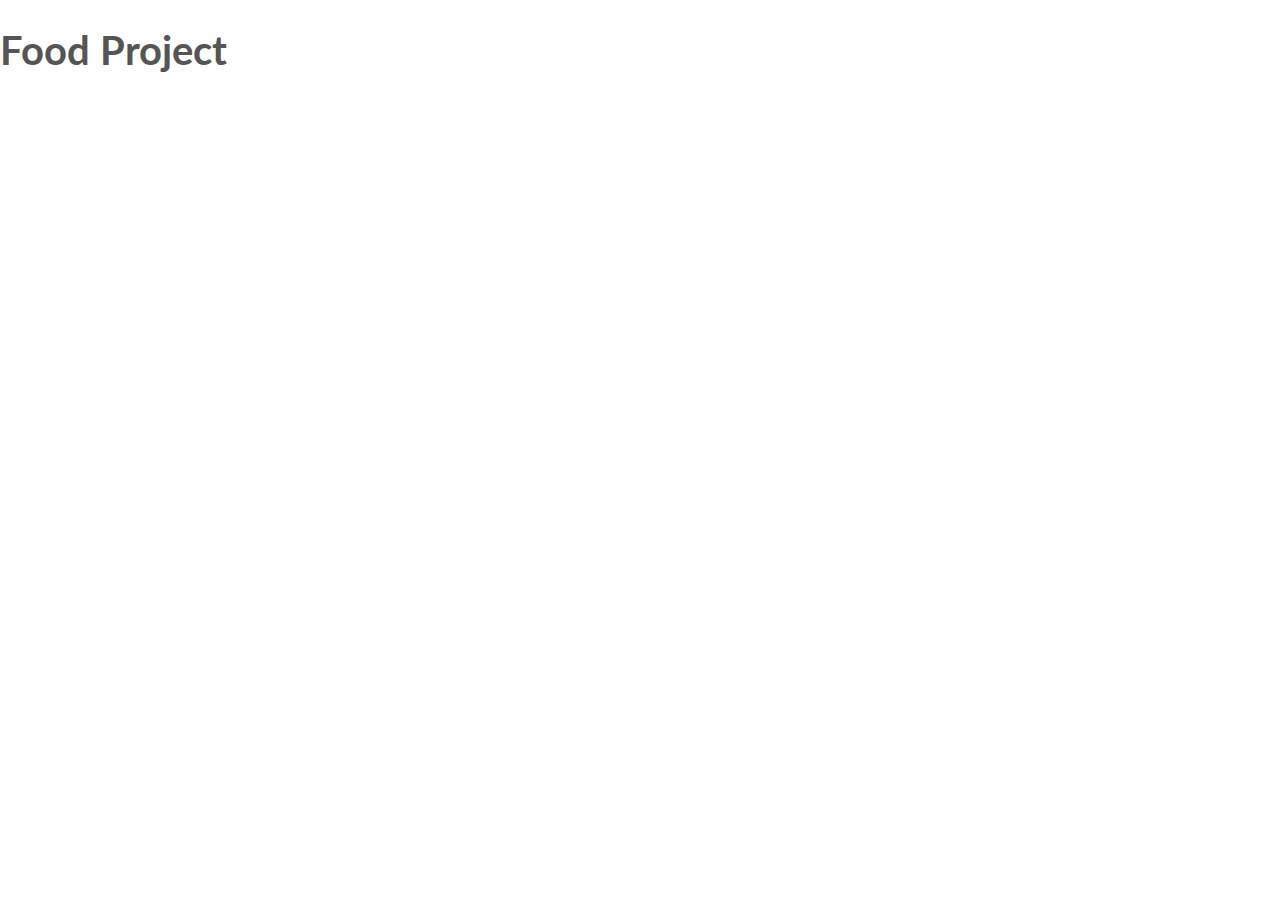
==== index.html @ 6cda20d1 "Planning the content" ====
<!DOCTYPE html>
<html lang="en">
     <head>
         
    <link rel="stylesheet" type ="text/css" href="vendors/css/normalize.css"/>
    <link rel="stylesheet" type="text/css" href ="resources/css/style.css"/>
    <link href="https://fonts.googleapis.com/css?family=Lato" rel="stylesheet">
         
         <title>Food Project</title>
         
         
    </head>

    <body>
            <h1>Food Project</h1>
    
    
    </body>

    <footer>
    
    
    
    
    </footer>




</html>
---- resources/css/style.css ----
* {
    margin: 0;
    padding: 0;
    box-sizing: border-box;
}

html {
    background-color:  white;
    color: #555;
    font-family: 'Lato', sans-serif;
    font-weight: 300;
    font-size: 20px;
    text-rendering: optimizeLegibility;
    
}
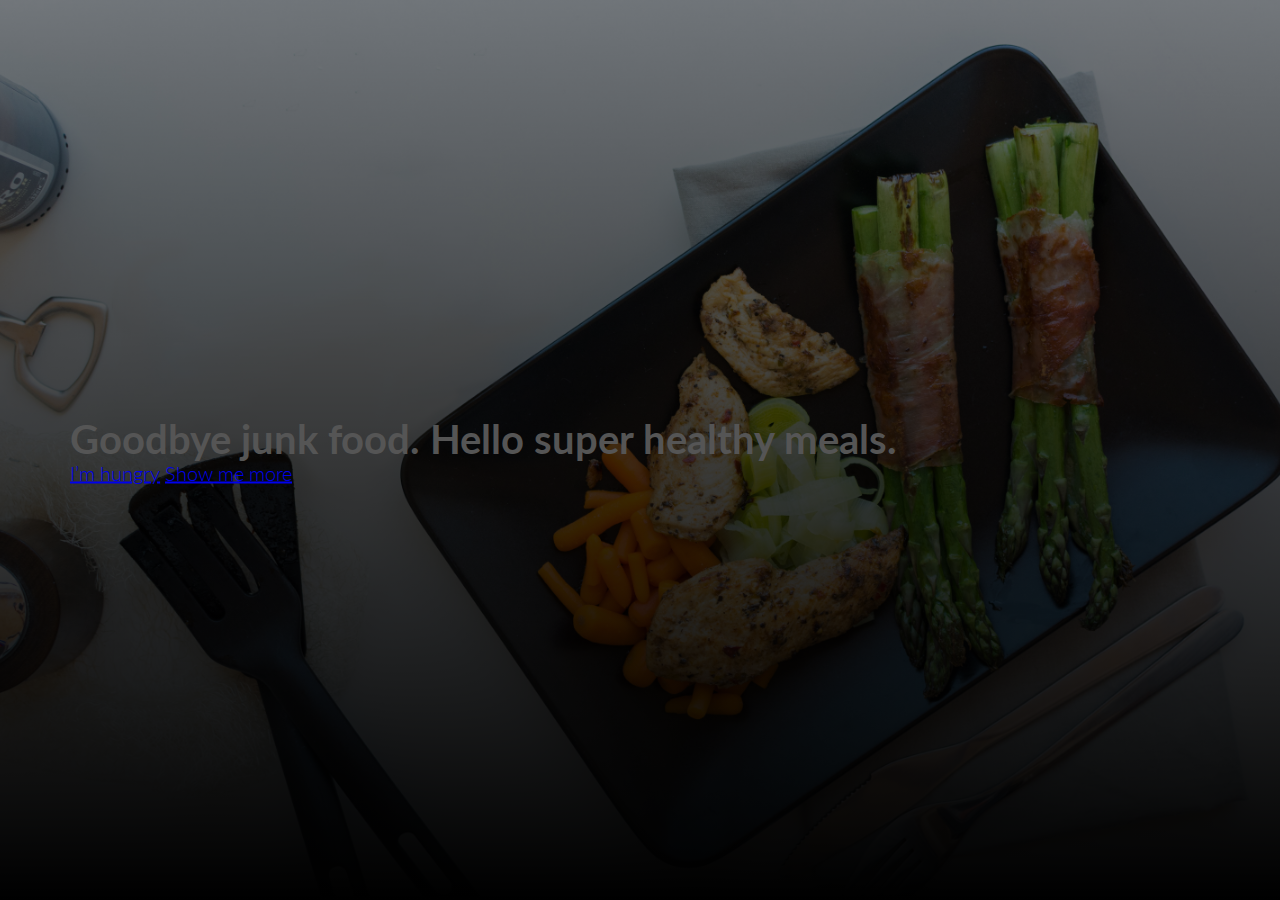
==== commit 51b4b642: "Making Header and NAV" ====
--- a/index.html
+++ b/index.html
@@ -1,10 +1,11 @@
 <!DOCTYPE html>
 <html lang="en">
      <head>
-         
+    <link rel="stylesheet" type="text/css" href="vendors/css/grid.css"/>  
     <link rel="stylesheet" type ="text/css" href="vendors/css/normalize.css"/>
     <link rel="stylesheet" type="text/css" href ="resources/css/style.css"/>
     <link href="https://fonts.googleapis.com/css?family=Lato" rel="stylesheet">
+
          
          <title>Food Project</title>
          
@@ -12,14 +13,23 @@
     </head>
 
     <body>
-            <h1>Food Project</h1>
+        <header>
+            
+            <div class="hero-text-box">
+                <h1>Goodbye junk food. Hello super healthy meals.</h1>
+                <a href="#">I’m hungry</a>
+                <a href="#">Show me more </a>
+            </div>
+        
+        </header>
+            
     
     
     </body>
 
     <footer>
     
-    
+  
     
     
     </footer>
--- a/vendors/css/grid.css
+++ b/vendors/css/grid.css
@@ -0,0 +1,689 @@
+
+/*  SECTIONS  ============================================================================= */
+
+.section {
+	clear: both;
+	padding: 0px;
+	margin: 0px;
+}
+
+/*  GROUPING  ============================================================================= */
+
+.row {
+    zoom: 1; /* For IE 6/7 (trigger hasLayout) */
+}
+
+.row:before,
+.row:after {
+    content:"";
+    display:table;
+}
+.row:after {
+    clear:both;
+}
+
+/*  GRID COLUMN SETUP   ==================================================================== */
+
+.col {
+	display: block;
+	float:left;
+	margin: 1% 0 1% 1.6%;
+}
+
+.col:first-child { margin-left: 0; } /* all browsers except IE6 and lower */
+
+
+/*  REMOVE MARGINS AS ALL GO FULL WIDTH AT 480 PIXELS */
+
+@media only screen and (max-width: 480px) {
+	.col { 
+		/*margin: 1% 0 1% 0%;*/
+        margin: 0;
+	}
+}
+
+
+/*  GRID OF TWO   ============================================================================= */
+
+
+.span-2-of-2 {
+	width: 100%;
+}
+
+.span-1-of-2 {
+	width: 49.2%;
+}
+
+/*  GO FULL WIDTH AT LESS THAN 480 PIXELS */
+
+@media only screen and (max-width: 480px) {
+	.span-2-of-2 {
+		width: 100%; 
+	}
+	.span-1-of-2 {
+		width: 100%; 
+	}
+}
+
+
+/*  GRID OF THREE   ============================================================================= */
+
+	
+.span-3-of-3 {
+	width: 100%; 
+}
+
+.span-2-of-3 {
+	width: 66.13%; 
+}
+
+.span-1-of-3 {
+	width: 32.26%; 
+}
+
+
+/*  GO FULL WIDTH AT LESS THAN 480 PIXELS */
+
+@media only screen and (max-width: 480px) {
+	.span-3-of-3 {
+		width: 100%; 
+	}
+	.span-2-of-3 {
+		width: 100%; 
+	}
+	.span-1-of-3 {
+		width: 100%;
+	}
+}
+
+/*  GRID OF FOUR   ============================================================================= */
+
+	
+.span-4-of-4 {
+	width: 100%; 
+}
+
+.span-3-of-4 {
+	width: 74.6%; 
+}
+
+.span-2-of-4 {
+	width: 49.2%; 
+}
+
+.span-1-of-4 {
+	width: 23.8%; 
+}
+
+
+/*  GO FULL WIDTH AT LESS THAN 480 PIXELS */
+
+@media only screen and (max-width: 480px) {
+	.span-4-of-4 {
+		width: 100%; 
+	}
+	.span-3-of-4 {
+		width: 100%; 
+	}
+	.span-2-of-4 {
+		width: 100%; 
+	}
+	.span-1-of-4 {
+		width: 100%; 
+	}
+}
+
+
+/*  GRID OF FIVE   ============================================================================= */
+
+	
+.span-5-of-5 {
+	width: 100%;
+}
+
+.span-4-of-5 {
+  	width: 79.68%; 
+}
+
+.span-3-of-5 {
+  	width: 59.36%; 
+}
+
+.span-2-of-5 {
+  	width: 39.04%;
+}
+
+.span-1-of-5 {
+  	width: 18.72%;
+}
+
+
+/*  GO FULL WIDTH AT LESS THAN 480 PIXELS */
+
+@media only screen and (max-width: 480px) {
+	.span-5-of-5 {
+		width: 100%; 
+	}
+	.span-4-of-5 {
+		width: 100%; 
+	}
+	.span-3-of-5 {
+		width: 100%; 
+	}
+	.span-2-of-5 {
+		width: 100%; 
+	}
+	.span-1-of-5 {
+		width: 100%; 
+	}
+}
+
+
+/*  GRID OF SIX   ============================================================================= */
+
+
+.span-6-of-6 {
+	width: 100%;
+}
+
+.span-5-of-6 {
+  	width: 83.06%;
+}
+
+.span-4-of-6 {
+  	width: 66.13%;
+}
+
+.span-3-of-6 {
+  	width: 49.2%;
+}
+
+.span-2-of-6 {
+  	width: 32.26%;
+}
+
+.span-1-of-6 {
+  	width: 15.33%;
+}
+
+
+/*  GO FULL WIDTH AT LESS THAN 480 PIXELS */
+
+@media only screen and (max-width: 480px) {
+	.span-6-of-6 {
+		width: 100%; 
+	}
+	.span-5-of-6 {
+		width: 100%; 
+	}
+	.span-4-of-6 {
+		width: 100%; 
+	}
+	.span-3-of-6 {
+		width: 100%; 
+	}
+	.span-2-of-6 {
+		width: 100%; 
+	}
+	.span-1-of-6 {
+		width: 100%; 
+	}
+}
+
+
+
+/*  GRID OF SEVEN   ============================================================================= */
+
+
+.span-7-of-7 {
+	width: 100%;
+}
+
+.span-6-of-7 {
+	width: 85.48%;
+}
+
+.span-5-of-7 {
+  	width: 70.97%;
+}
+
+.span-4-of-7 {
+  	width: 56.45%;
+}
+
+.span-3-of-7 {
+  	width: 41.94%;
+}
+
+.span-2-of-7 {
+  	width: 27.42%;
+}
+
+.span-1-of-7 {
+  	width: 12.91%;
+}
+
+
+/*  GO FULL WIDTH AT LESS THAN 480 PIXELS */
+
+@media only screen and (max-width: 480px) {
+	.span-7-of-7 {
+		width: 100%; 
+	}
+	.span-6-of-7 {
+		width: 100%; 
+	}
+	.span-5-of-7 {
+		width: 100%; 
+	}
+	.span-4-of-7 {
+		width: 100%; 
+	}
+	.span-3-of-7 {
+		width: 100%; 
+	}
+	.span-2-of-7 {
+		width: 100%; 
+	}
+	.span-1-of-7 {
+		width: 100%; 
+	}
+}
+
+
+/*  GRID OF EIGHT   ============================================================================= */
+
+	
+.span-8-of-8 {
+	width: 100%;
+}
+
+.span-7-of-8 {
+	width: 87.3%; 
+}
+
+.span-6-of-8 {
+	width: 74.6%; 
+}
+
+.span-5-of-8 {
+	width: 61.9%; 
+}
+
+.span-4-of-8 {
+	width: 49.2%; 
+}
+
+.span-3-of-8 {
+	width: 36.5%;
+}
+
+.span-2-of-8 {
+	width: 23.8%; 
+}
+
+.span-1-of-8 {
+	width: 11.1%; 
+}
+
+
+/*  GO FULL WIDTH AT LESS THAN 480 PIXELS */
+
+@media only screen and (max-width: 480px) {
+	.span-8-of-8 {
+		width: 100%; 
+	}
+	.span-7-of-8 {
+		width: 100%; 
+	}
+	.span-6-of-8 {
+		width: 100%; 
+	}
+	.span-5-of-8 {
+		width: 100%; 
+	}
+	.span-4-of-8 {
+		width: 100%; 
+	}
+	.span-3-of-8 {
+		width: 100%; 
+	}
+	.span-2-of-8 {
+		width: 100%; 
+	}
+	.span-1-of-8 {
+		width: 100%; 
+	}
+}
+
+
+/*  GRID OF NINE   ============================================================================= */
+
+
+.span-9-of-9 {
+	width: 100%;
+}
+
+.span-8-of-9 {
+	width: 88.71%;
+}
+
+.span-7-of-9 {
+	width: 77.42%; 
+}
+
+.span-6-of-9 {
+	width: 66.13%; 
+}
+
+.span-5-of-9 {
+	width: 54.84%; 
+}
+
+.span-4-of-9 {
+	width: 43.55%; 
+}
+
+.span-3-of-9 {
+	width: 32.26%;
+}
+
+.span-2-of-9 {
+	width: 20.97%; 
+}
+
+.span-1-of-9 {
+	width: 9.68%; 
+}
+
+
+/*  GO FULL WIDTH AT LESS THAN 480 PIXELS */
+
+@media only screen and (max-width: 480px) {
+	.span-9-of-9 {
+		width: 100%; 
+	}
+	.span-8-of-9 {
+		width: 100%; 
+	}
+	.span-7-of-9 {
+		width: 100%; 
+	}
+	.span-6-of-9 {
+		width: 100%; 
+	}
+	.span-5-of-9 {
+		width: 100%; 
+	}
+	.span-4-of-9 {
+		width: 100%; 
+	}
+	.span-3-of-9 {
+		width: 100%; 
+	}
+	.span-2-of-9 {
+		width: 100%; 
+	}
+	.span-1-of-9 {
+		width: 100%; 
+	}
+}
+
+
+/*  GRID OF TEN   ============================================================================= */
+
+
+.span-10-of-10 {
+	width: 100%;
+}
+
+.span-9-of-10 {
+	width: 89.84%;
+}
+
+.span-8-of-10 {
+	width: 79.68%;
+}
+
+.span-7-of-10 {
+	width: 69.52%; 
+}
+
+.span-6-of-10 {
+	width: 59.36%; 
+}
+
+.span-5-of-10 {
+	width: 49.2%; 
+}
+
+.span-4-of-10 {
+	width: 39.04%; 
+}
+
+.span-3-of-10 {
+	width: 28.88%;
+}
+
+.span-2-of-10 {
+	width: 18.72%; 
+}
+
+.span-1-of-10 {
+	width: 8.56%; 
+}
+
+
+/*  GO FULL WIDTH AT LESS THAN 480 PIXELS */
+
+@media only screen and (max-width: 480px) {
+	.span-10-of-10 {
+		width: 100%; 
+	}
+	.span-9-of-10 {
+		width: 100%; 
+	}
+	.span-8-of-10 {
+		width: 100%; 
+	}
+	.span-7-of-10 {
+		width: 100%; 
+	}
+	.span-6-of-10 {
+		width: 100%; 
+	}
+	.span-5-of-10 {
+		width: 100%; 
+	}
+	.span-4-of-10 {
+		width: 100%; 
+	}
+	.span-3-of-10 {
+		width: 100%; 
+	}
+	.span-2-of-10 {
+		width: 100%; 
+	}
+	.span-1-of-10 {
+		width: 100%; 
+	}
+}
+
+
+/*  GRID OF ELEVEN   ============================================================================= */
+
+.span-11-of-11 {
+	width: 100%;
+}
+
+.span-10-of-11 {
+	width: 90.76%;
+}
+
+.span-9-of-11 {
+	width: 81.52%;
+}
+
+.span-8-of-11 {
+	width: 72.29%;
+}
+
+.span-7-of-11 {
+	width: 63.05%; 
+}
+
+.span-6-of-11 {
+	width: 53.81%; 
+}
+
+.span-5-of-11 {
+	width: 44.58%; 
+}
+
+.span-4-of-11 {
+	width: 35.34%; 
+}
+
+.span-3-of-11 {
+	width: 26.1%;
+}
+
+.span-2-of-11 {
+	width: 16.87%; 
+}
+
+.span-1-of-11 {
+	width: 7.63%; 
+}
+
+
+/*  GO FULL WIDTH AT LESS THAN 480 PIXELS */
+
+@media only screen and (max-width: 480px) {
+	.span-11-of-11 {
+		width: 100%; 
+	}
+	.span-10-of-11 {
+		width: 100%; 
+	}
+	.span-9-of-11 {
+		width: 100%; 
+	}
+	.span-8-of-11 {
+		width: 100%; 
+	}
+	.span-7-of-11 {
+		width: 100%; 
+	}
+	.span-6-of-11 {
+		width: 100%; 
+	}
+	.span-5-of-11 {
+		width: 100%; 
+	}
+	.span-4-of-11 {
+		width: 100%; 
+	}
+	.span-3-of-11 {
+		width: 100%; 
+	}
+	.span-2-of-11 {
+		width: 100%; 
+	}
+	.span-1-of-11 {
+		width: 100%; 
+	}
+}
+
+
+/*  GRID OF TWELVE   ============================================================================= */
+
+.span-12-of-12 {
+	width: 100%;
+}
+
+.span-11-of-12 {
+	width: 91.53%;
+}
+
+.span-10-of-12 {
+	width: 83.06%;
+}
+
+.span-9-of-12 {
+	width: 74.6%;
+}
+
+.span-8-of-12 {
+	width: 66.13%;
+}
+
+.span-7-of-12 {
+	width: 57.66%; 
+}
+
+.span-6-of-12 {
+	width: 49.2%; 
+}
+
+.span-5-of-12 {
+	width: 40.73%; 
+}
+
+.span-4-of-12 {
+	width: 32.26%; 
+}
+
+.span-3-of-12 {
+	width: 23.8%;
+}
+
+.span-2-of-12 {
+	width: 15.33%; 
+}
+
+.span-1-of-12 {
+	width: 6.86%; 
+}
+
+
+/*  GO FULL WIDTH AT LESS THAN 480 PIXELS */
+
+@media only screen and (max-width: 480px) {
+	.span-12-of-12 {
+		width: 100%; 
+	}
+	.span-11-of-12 {
+		width: 100%; 
+	}
+	.span-10-of-12 {
+		width: 100%; 
+	}
+	.span-9-of-12 {
+		width: 100%; 
+	}
+	.span-8-of-12 {
+		width: 100%; 
+	}
+	.span-7-of-12 {
+		width: 100%; 
+	}
+	.span-6-of-12 {
+		width: 100%; 
+	}
+	.span-5-of-12 {
+		width: 100%; 
+	}
+	.span-4-of-12 {
+		width: 100%; 
+	}
+	.span-3-of-12 {
+		width: 100%; 
+	}
+	.span-2-of-12 {
+		width: 100%; 
+	}
+	.span-1-of-12 {
+		width: 100%; 
+	}
+}--- a/resources/css/style.css
+++ b/resources/css/style.css
@@ -12,4 +12,30 @@
     font-size: 20px;
     text-rendering: optimizeLegibility;
     
+}
+/*
+wielkość
+*/
+
+.row {
+    max-width: 1140px;
+    margin: 0 auto;
+}
+header {
+    background-image: linear-gradient(rgba( 0, 0, 0 , 0.5), #000), url(../img/hero.jpg);
+    background-size: cover;
+    background-position: center;
+    height: 100vh;   
+}
+
+.hero-text-box {
+    position: absolute;
+    width: 1140px;
+    top: 50%;
+    left: 50%;
+    transform: translate(-50%, -50%);
+}
+
+h1 {
+    margin: 0;
 }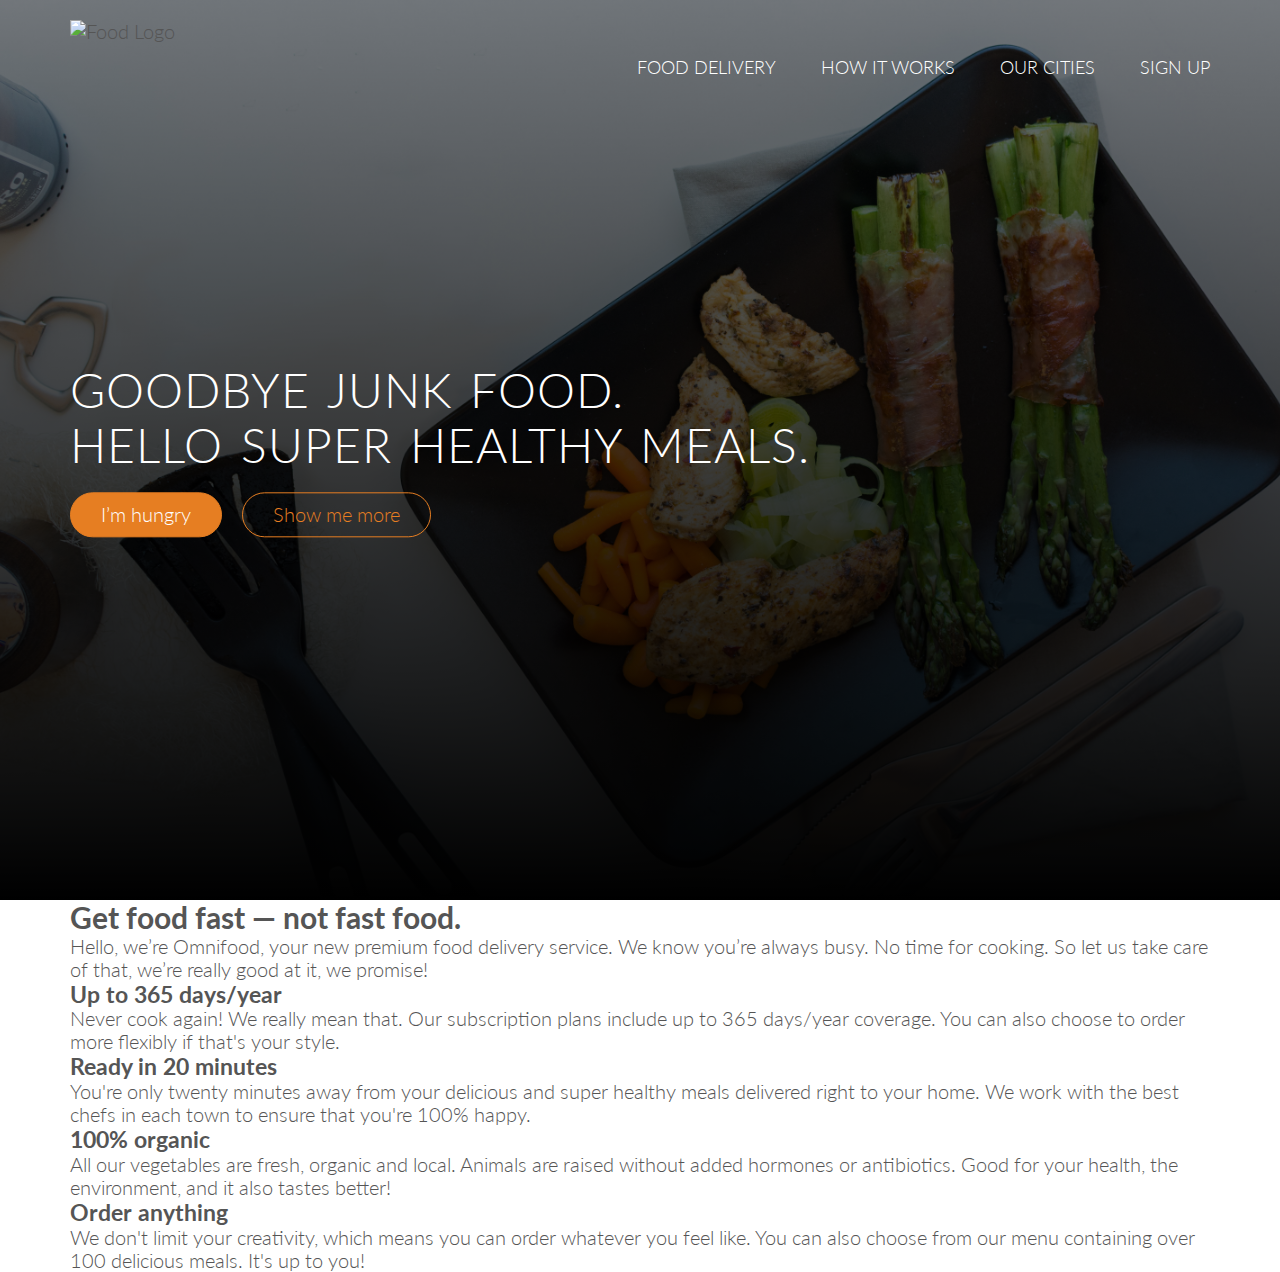
==== commit a81b4f19: "building the new section" ====
--- a/index.html
+++ b/index.html
@@ -14,27 +14,64 @@
 
     <body>
         <header>
+            <nav>
+            <div class="row">
+               <img href="resources/img/logo.png" alt="Food Logo" class="logo"></img> 
+                <ul class="main-nav">
+                    <li><a href="#">Food delivery</a> </li>
+                    <li><a href="#">How it works</a> </li>
+                    <li><a href="#">Our cities</a> </li>
+                    <li><a href="#">Sign up</a> </li>
+                    
+                </ul>
+            </div>
             
+            </nav>
             <div class="hero-text-box">
-                <h1>Goodbye junk food. Hello super healthy meals.</h1>
-                <a href="#">I’m hungry</a>
-                <a href="#">Show me more </a>
+                <h1>Goodbye junk food.<br> Hello super healthy meals.</h1>
+                <a class="btn btn-full" href="#">I’m hungry</a>
+                <a class="btn btn-ghost" href="#">Show me more </a>
             </div>
         
         </header>
             
+        <section class="section-features">
+            <div class="row">
+                <h2>Get food fast &mdash; not fast food.</h2>
+                <p class="long-copy">Hello, we’re Omnifood, your new premium food delivery service. We know you’re always busy. No time for cooking. So let us take care of that, we’re really good at it, we promise!
+                </p>
+            </div>
+                <div class="row">
+            
+                    <div class="col-span-1-of-4">
+                        <h3>Up to 365 days/year</h3>
+                        <p>
+                        Never cook again! We really mean that. Our subscription plans include up to 365 days/year coverage. You can also choose to order more flexibly if that's your style.
+                        </p>
+                    </div>
+                     <div class="col-span-1-of-4">
+                        <h3>Ready in 20 minutes</h3>
+                        <p>
+                         You're only twenty minutes away from your delicious and super healthy meals delivered right to your home. We work with the best chefs in each town to ensure that you're 100% happy.
+                        </p>
+                    </div>
+                     <div class="col-span-1-of-4">
+                        <h3>100% organic</h3>
+                        <p>
+                        All our vegetables are fresh, organic and local. Animals are raised without added hormones or antibiotics. Good for your health, the environment, and it also tastes better!
+                        </p>
+                    </div>
+                     <div class="col-span-1-of-4">
+                        <h3>Order anything</h3>
+                        <p>
+                        We don't limit your creativity, which means you can order whatever you feel like. You can also choose from our menu containing over 100 delicious meals. It's up to you!
+                        </p>
+                    </div>
+                </div>
     
+        </section>
     
     </body>
 
-    <footer>
-    
-  
-    
-    
-    </footer>
+</html>
 
-
-
-
-</html>--- a/resources/css/style.css
+++ b/resources/css/style.css
@@ -1,3 +1,7 @@
+/**********************
+        BASIC SETUP
+**********************/
+
 * {
     margin: 0;
     padding: 0;
@@ -10,17 +14,88 @@
     font-family: 'Lato', sans-serif;
     font-weight: 300;
     font-size: 20px;
-    text-rendering: optimizeLegibility;
-    
+    text-rendering: optimizeLegibility;  
 }
-/*
-wielkość
-*/
 
+/**********************
+REUSABLE COMPONENTS
+**********************/
 .row {
     max-width: 1140px;
     margin: 0 auto;
 }
+
+/**********************
+        HEADINGS
+**********************/
+
+h1 {
+    margin-top: 0;
+    margin-bottom: 20px;
+    color: #fff;
+    font-size: 240%;
+    font-weight: 300;
+    text-transform: uppercase;
+    letter-spacing: 1px;
+    word-spacing: 4px;
+}
+
+/**********************
+        BUTTONS
+**********************/
+
+.btn:link,
+.btn:visited
+{
+    display: inline-block;
+    padding: 10px 30px;
+    font-weight: 300;
+    text-decoration: none;
+    border-radius:200px;
+    transition: background-color 0.2s, border 0.2s, color 0.2s;
+    
+}
+
+.btn-full:link,
+.btn-full:visited
+{
+    background-color: #e67e22;
+    border: 1px solid #e67e22;
+    color: white;
+    margin-right: 15px;
+    
+}
+
+.btn-ghost:link,
+.btn-ghost:visited
+{
+    border: 1px solid #e67e22;
+    color: #e67e22;
+}
+
+.btn:hover,
+.btn:active {
+    background-color: #cf6d17;
+}
+
+
+.btn-full:hover,
+.btn-full:active
+{
+    border: 1px solid #e67e22;  
+}
+
+.btn-ghost:hover,
+.btn-ghost:active
+{
+    border: 1px solid #e67e22;
+    color: #fff;
+}
+
+/**********************
+        HEADER
+**********************/
+
 header {
     background-image: linear-gradient(rgba( 0, 0, 0 , 0.5), #000), url(../img/hero.jpg);
     background-size: cover;
@@ -36,6 +111,50 @@
     transform: translate(-50%, -50%);
 }
 
-h1 {
-    margin: 0;
-}+.logo {
+    height: 100px;
+    width: auto;
+    float: left;
+    margin-top: 20px;
+}
+
+.main-nav {
+    float: right;
+    list-style: none;
+    margin-top: 55px;
+}
+
+.main-nav li {
+    display: inline-block;
+    margin-left: 40px;
+}
+
+.main-nav li a:link,
+.main-nav li a:visited
+{
+    padding: 8px 0;
+    color: white;
+    text-decoration: none;
+    text-transform: uppercase;
+    font-size: 90%;
+    border-bottom: 2px solid transparent;
+    transition: border-bottom 0.2s;   
+}
+
+.main-nav li a:hover,
+.main-nav li a:active {
+    border-bottom: 2px solid #e67e22;
+}
+
+
+
+
+
+
+
+
+
+
+
+
+
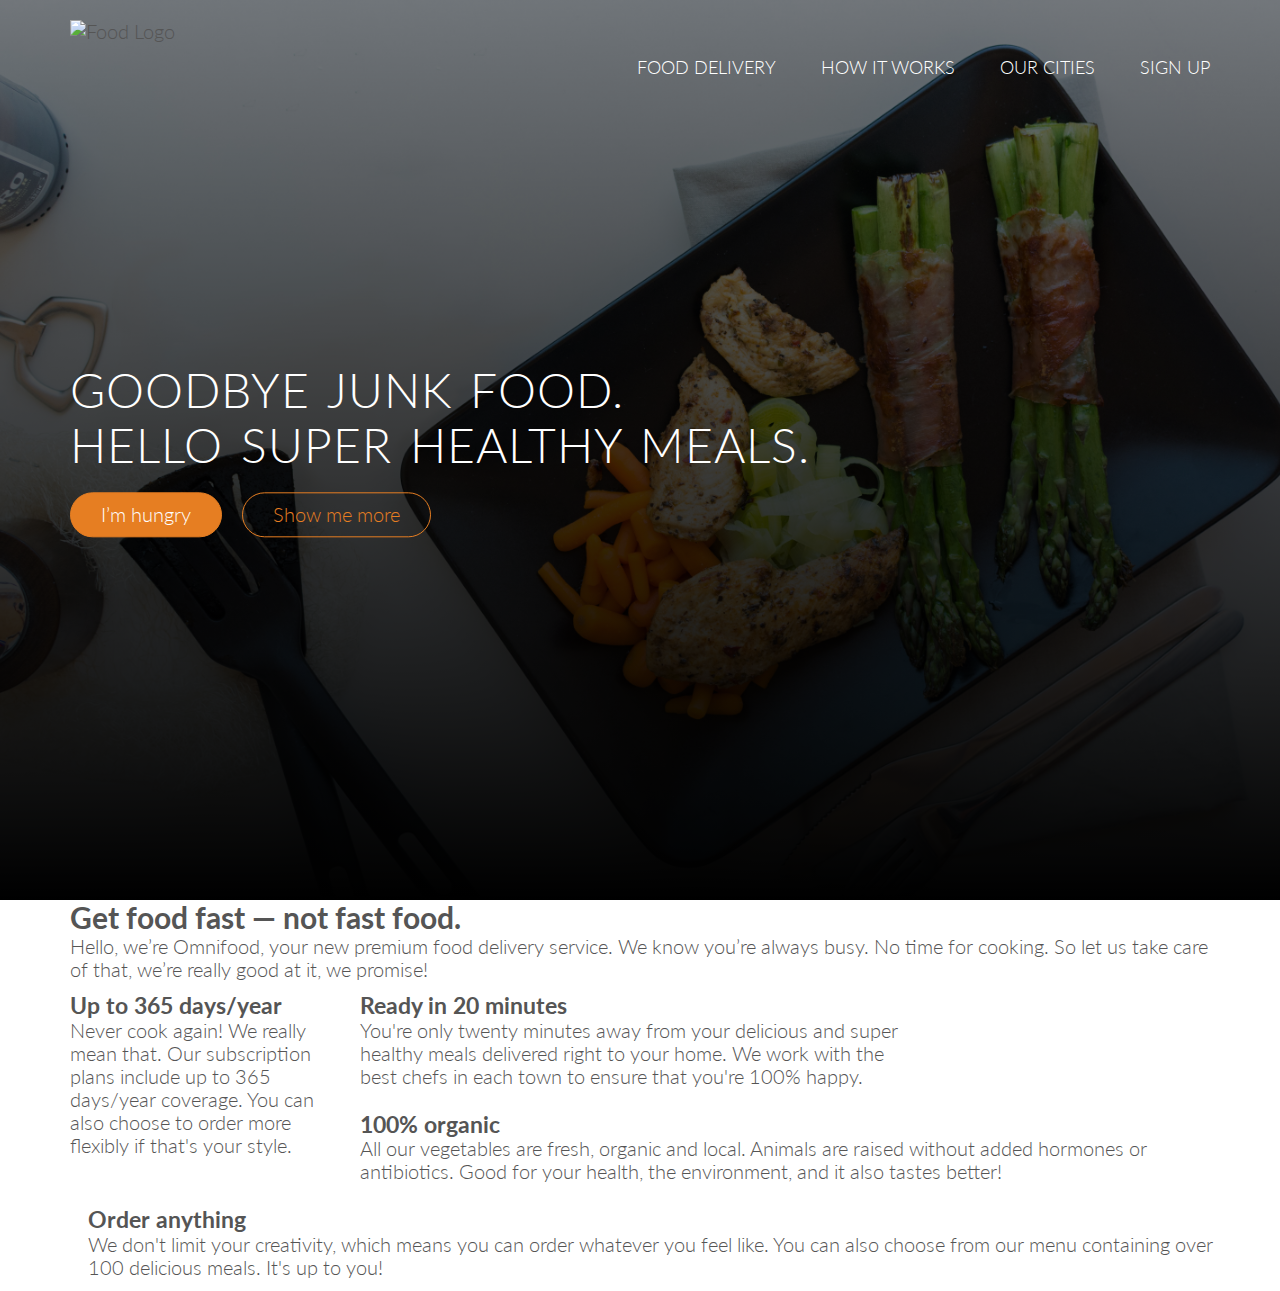
==== commit 93c40745: "..." ====
--- a/index.html
+++ b/index.html
@@ -42,26 +42,25 @@
                 </p>
             </div>
                 <div class="row">
-            
-                    <div class="col-span-1-of-4">
+                    <div class="col span-1-of-4">
                         <h3>Up to 365 days/year</h3>
                         <p>
                         Never cook again! We really mean that. Our subscription plans include up to 365 days/year coverage. You can also choose to order more flexibly if that's your style.
                         </p>
                     </div>
-                     <div class="col-span-1-of-4">
+                     <div class="col span-2-of-4">
                         <h3>Ready in 20 minutes</h3>
                         <p>
                          You're only twenty minutes away from your delicious and super healthy meals delivered right to your home. We work with the best chefs in each town to ensure that you're 100% happy.
                         </p>
                     </div>
-                     <div class="col-span-1-of-4">
+                     <div class="col span-3-of-4">
                         <h3>100% organic</h3>
                         <p>
                         All our vegetables are fresh, organic and local. Animals are raised without added hormones or antibiotics. Good for your health, the environment, and it also tastes better!
                         </p>
                     </div>
-                     <div class="col-span-1-of-4">
+                     <div class="col span-4-of-4">
                         <h3>Order anything</h3>
                         <p>
                         We don't limit your creativity, which means you can order whatever you feel like. You can also choose from our menu containing over 100 delicious meals. It's up to you!
--- a/resources/css/style.css
+++ b/resources/css/style.css
@@ -23,6 +23,7 @@
 .row {
     max-width: 1140px;
     margin: 0 auto;
+    
 }
 
 /**********************
@@ -157,4 +158,3 @@
 
 
 
-
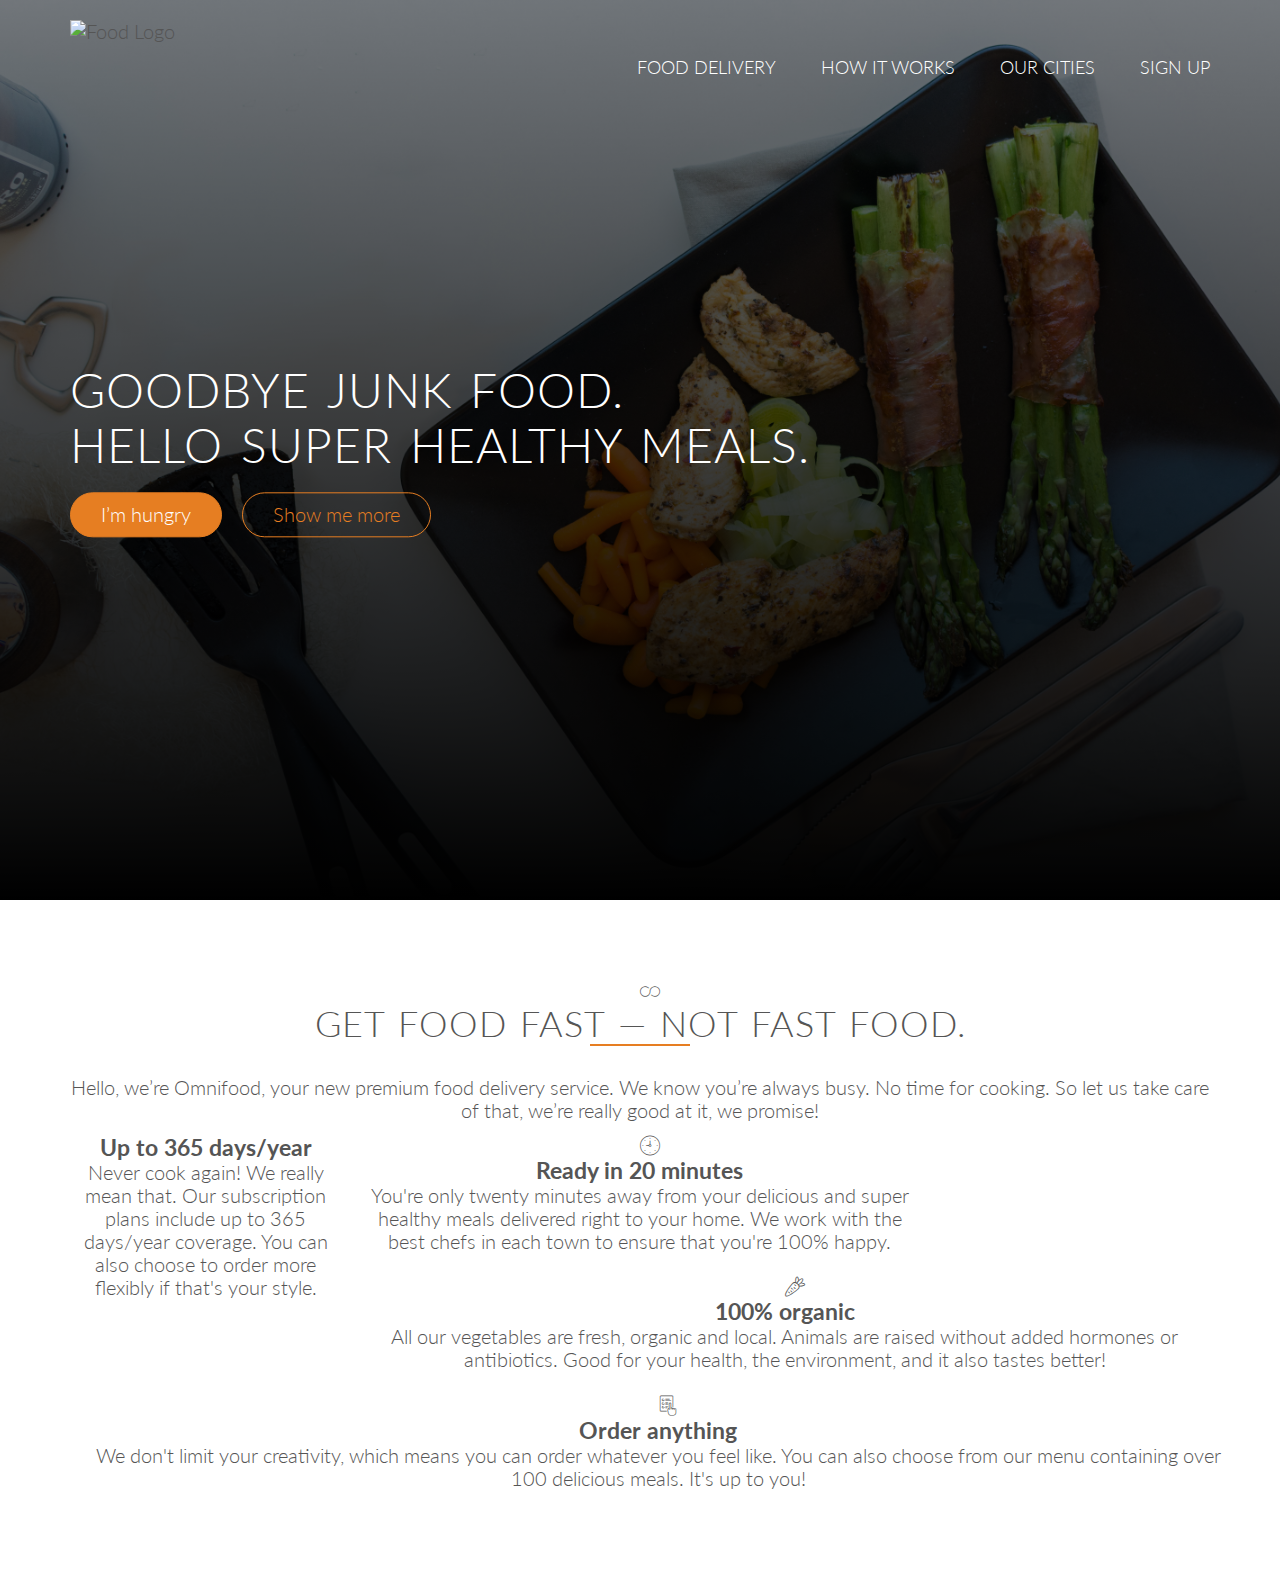
==== commit b761cf91: "Building Next Section" ====
--- a/index.html
+++ b/index.html
@@ -1,12 +1,11 @@
 <!DOCTYPE html>
 <html lang="en">
      <head>
-    <link rel="stylesheet" type="text/css" href="vendors/css/grid.css"/>  
+    <link rel="stylesheet" type="text/css" href="vendors/css/grid.css">
     <link rel="stylesheet" type ="text/css" href="vendors/css/normalize.css"/>
     <link rel="stylesheet" type="text/css" href ="resources/css/style.css"/>
     <link href="https://fonts.googleapis.com/css?family=Lato" rel="stylesheet">
-
-         
+    <link rel="stylesheet" type="text/css" href="vendors/fonts/font/flaticon.css">
          <title>Food Project</title>
          
          
@@ -25,7 +24,6 @@
                     
                 </ul>
             </div>
-            
             </nav>
             <div class="hero-text-box">
                 <h1>Goodbye junk food.<br> Hello super healthy meals.</h1>
@@ -37,30 +35,36 @@
             
         <section class="section-features">
             <div class="row">
+                <i class="flaticon-infinity"></i>
                 <h2>Get food fast &mdash; not fast food.</h2>
-                <p class="long-copy">Hello, we’re Omnifood, your new premium food delivery service. We know you’re always busy. No time for cooking. So let us take care of that, we’re really good at it, we promise!
+                <p class="long-copy">Hello, we’re Omnifood, your new premium food delivery service. We  know you’re always busy. No time for cooking. So let us take care of that, we’re really good at it, we promise!
                 </p>
             </div>
                 <div class="row">
                     <div class="col span-1-of-4">
                         <h3>Up to 365 days/year</h3>
+                        <i class="flactron-infinity"></i>
                         <p>
                         Never cook again! We really mean that. Our subscription plans include up to 365 days/year coverage. You can also choose to order more flexibly if that's your style.
                         </p>
                     </div>
                      <div class="col span-2-of-4">
+                         <i class="flaticon-clock"></i>
                         <h3>Ready in 20 minutes</h3>
                         <p>
                          You're only twenty minutes away from your delicious and super healthy meals delivered right to your home. We work with the best chefs in each town to ensure that you're 100% happy.
                         </p>
                     </div>
                      <div class="col span-3-of-4">
-                        <h3>100% organic</h3>
+                        <i class="flaticon-carrot"></i>
+                         <h3>100% organic</h3>
                         <p>
+                            
                         All our vegetables are fresh, organic and local. Animals are raised without added hormones or antibiotics. Good for your health, the environment, and it also tastes better!
                         </p>
                     </div>
                      <div class="col span-4-of-4">
+                         <i class="flaticon-choices"></i>
                         <h3>Order anything</h3>
                         <p>
                         We don't limit your creativity, which means you can order whatever you feel like. You can also choose from our menu containing over 100 delicious meals. It's up to you!
--- a/resources/css/style.css
+++ b/resources/css/style.css
@@ -22,23 +22,52 @@
 **********************/
 .row {
     max-width: 1140px;
-    margin: 0 auto;
+    margin: 0 auto; 
     
+}
+
+section {
+    padding: 80px 0; 
+    text-align: center;
 }
 
 /**********************
         HEADINGS
 **********************/
 
-h1 {
+h1,
+h2 {
+    
+    font-weight: 300;
+    text-transform: uppercase;
+    letter-spacing: 1px;
+    
+}
+
+h1 { 
     margin-top: 0;
     margin-bottom: 20px;
     color: #fff;
     font-size: 240%;
-    font-weight: 300;
-    text-transform: uppercase;
-    letter-spacing: 1px;
-    word-spacing: 4px;
+    word-spacing: 4px;   
+}
+
+h2 {
+    font-size: 180%;
+    word-spacing: 2px;
+    text-align: center;
+    margin-bottom: 20px;
+}
+
+h2:after {
+    display: block;
+    height: 2px;
+    background-color: #e67e22;
+    content: " ";
+    width: 100px;
+    margin: 0 auto;
+    margin-bottom: 30px;
+    
 }
 
 /**********************
--- a/vendors/fonts/font/flaticon.css
+++ b/vendors/fonts/font/flaticon.css
@@ -0,0 +1,35 @@
+	/*
+  	Flaticon icon font: Flaticon
+  	Creation date: 06/08/2018 12:10
+  	*/
+
+@font-face {
+  font-family: "Flaticon";
+  src: url("./Flaticon.eot");
+  src: url("./Flaticon.eot?#iefix") format("embedded-opentype"),
+       url("./Flaticon.woff") format("woff"),
+       url("./Flaticon.ttf") format("truetype"),
+       url("./Flaticon.svg#Flaticon") format("svg");
+  font-weight: normal;
+  font-style: normal;
+}
+
+@media screen and (-webkit-min-device-pixel-ratio:0) {
+  @font-face {
+    font-family: "Flaticon";
+    src: url("./Flaticon.svg#Flaticon") format("svg");
+  }
+}
+
+[class^="flaticon-"]:before, [class*=" flaticon-"]:before,
+[class^="flaticon-"]:after, [class*=" flaticon-"]:after {   
+  font-family: Flaticon;
+        font-size: 20px;
+font-style: normal;
+margin-left: 20px;
+}
+
+.flaticon-infinity:before { content: "\f100"; }
+.flaticon-clock:before { content: "\f101"; }
+.flaticon-carrot:before { content: "\f102"; }
+.flaticon-choices:before { content: "\f103"; }